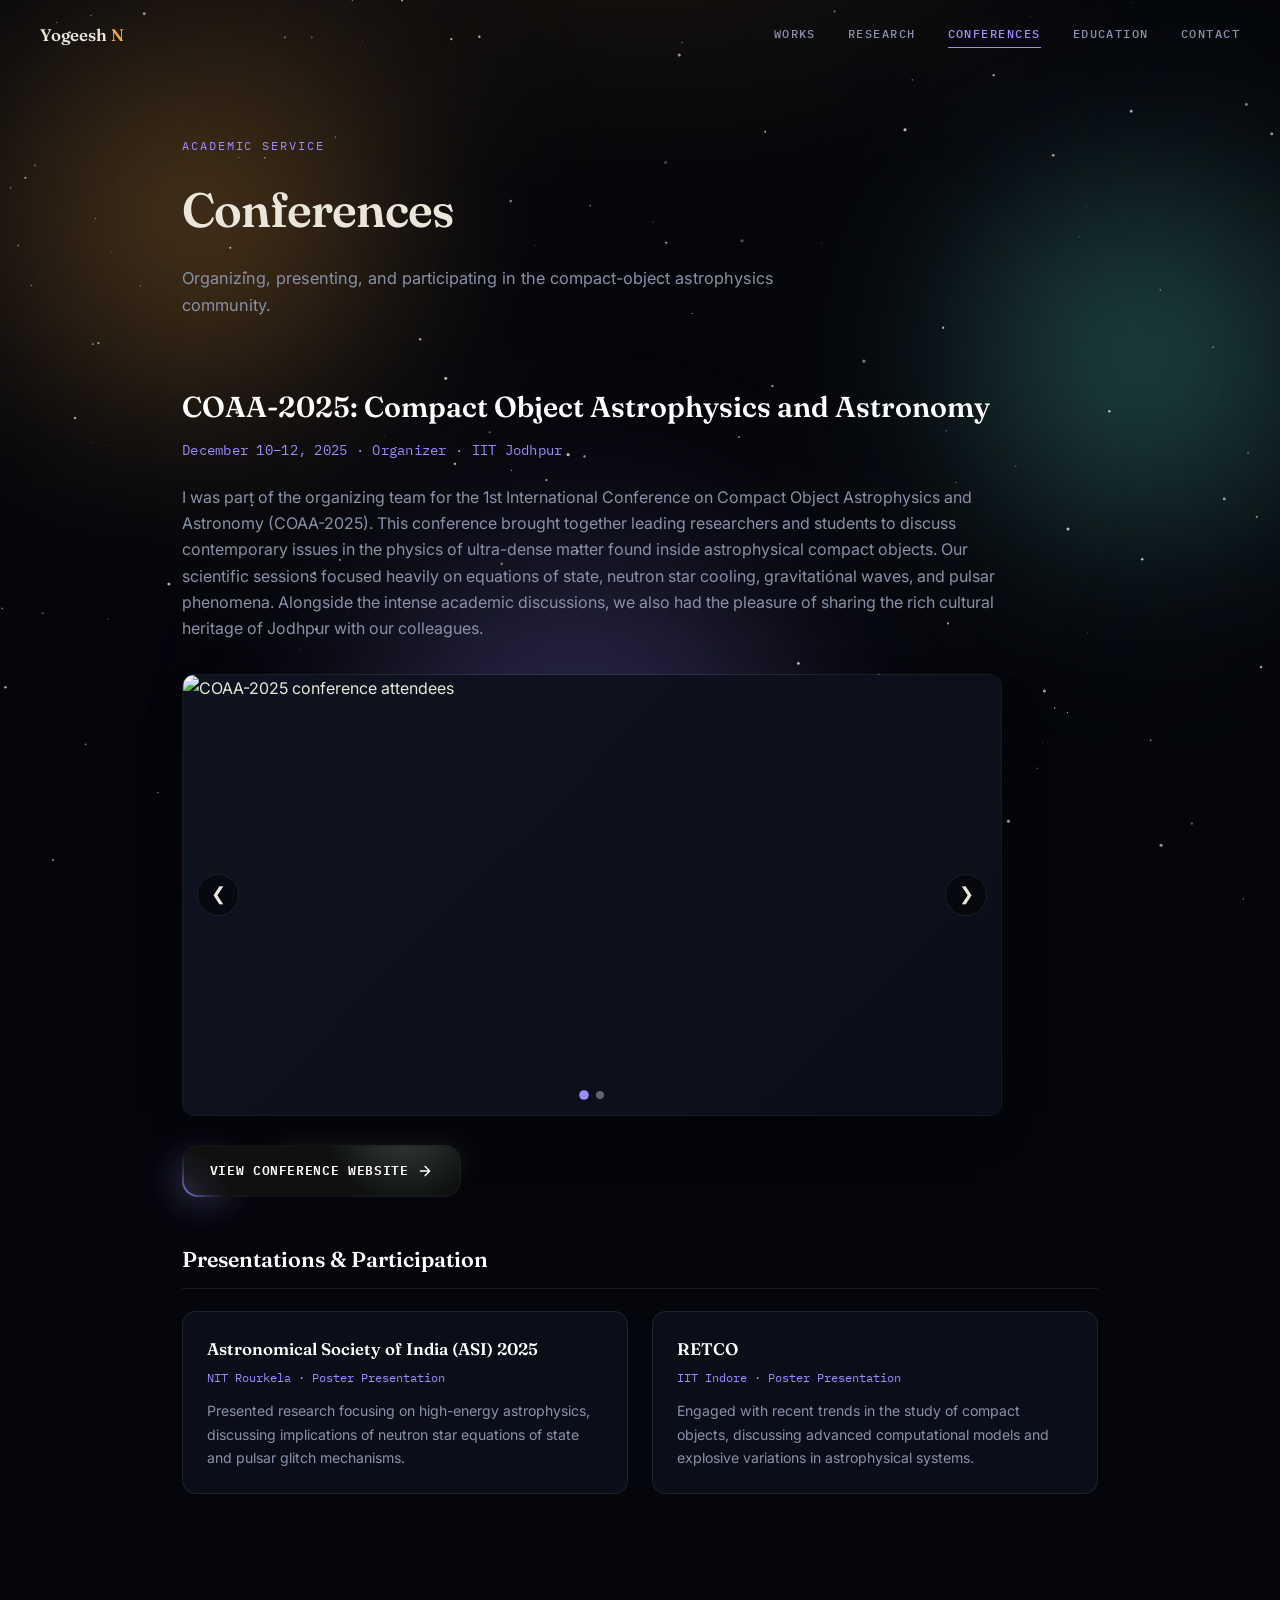
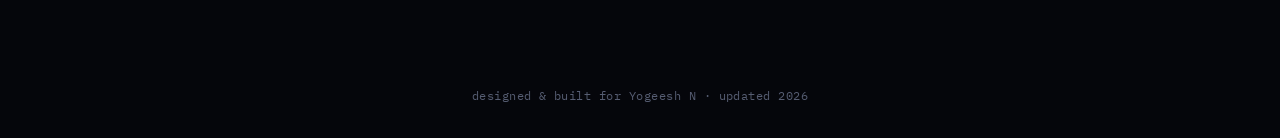
==== conferences.html @ 623d87a4 "Add files via upload" ====
<!DOCTYPE html>
<html lang="en">
<head>
    <script async src="https://www.googletagmanager.com/gtag/js?id=G-Z3EM6YJGJG"></script>
    <script>
      window.dataLayer = window.dataLayer || [];
      function gtag(){dataLayer.push(arguments);}
      gtag('js', new Date());
      gtag('config', 'G-Z3EM6YJGJG');
    </script>

    <meta charset="UTF-8">
    <meta name="viewport" content="width=device-width, initial-scale=1.0">
    <title>Conferences | Yogeesh N</title>
    <link rel="preconnect" href="https://fonts.googleapis.com">
    <link rel="preconnect" href="https://fonts.gstatic.com" crossorigin>
    <link href="https://fonts.googleapis.com/css2?family=Fraunces:opsz,wght@9..144,400;9..144,500;9..144,600;9..144,700&family=IBM+Plex+Mono:wght@400;500;600&family=Inter:wght@400;500;600&display=swap" rel="stylesheet">
    <link rel="stylesheet" href="style.css">
</head>
<body>

    <canvas id="starfield"></canvas>
    <div class="nebula-layer"><span class="neb-1"></span><span class="neb-2"></span><span class="neb-3"></span></div>
    <div class="bg-vignette"></div>

    <nav id="nav">
        <a href="index.html" class="nav-brand">Yogeesh <span>N</span></a>
        <div class="nav-links">
            <a href="works.html" class="nav-link nav-works">Works</a>
            <a href="research.html" class="nav-link nav-research">Research</a>
            <a href="conferences.html" class="nav-link nav-conf active" style="--current-accent: var(--violet);">Conferences</a>
            <a href="education.html" class="nav-link nav-edu">Education</a>
            <a href="contact.html" class="nav-link nav-contact">Contact</a>
        </div>
    </nav>

    <div class="container">
        <header class="page-header">
            <span class="eyebrow" style="color: var(--violet);">Academic service</span>
            <h1>Conferences</h1>
            <p class="lede">Organizing, presenting, and participating in the compact-object astrophysics community.</p>
        </header>

        <div class="conf-block" style="margin-top: 3rem;">
            <h3 class="headline">COAA-2025: Compact Object Astrophysics and Astronomy</h3>
            <span class="conf-meta">December 10–12, 2025 · Organizer · IIT Jodhpur</span>
            <p>I was part of the organizing team for the 1st International Conference on Compact Object Astrophysics and Astronomy (COAA-2025). This conference brought together leading researchers and students to discuss contemporary issues in the physics of ultra-dense matter found inside astrophysical compact objects. Our scientific sessions focused heavily on equations of state, neutron star cooling, gravitational waves, and pulsar phenomena. Alongside the intense academic discussions, we also had the pleasure of sharing the rich cultural heritage of Jodhpur with our colleagues.</p>

            <div class="carousel">
                <div class="carousel-track" id="conference-track">
                    <img src="IMG_3596.JPG" alt="COAA-2025 conference attendees" onerror="this.style.background='linear-gradient(135deg, var(--surface), var(--bg-elevated))'">
                    <img src="IMG_3837.JPG" alt="COAA-2025 participants visiting Mehrangarh Fort" onerror="this.style.background='linear-gradient(135deg, var(--surface), var(--bg-elevated))'">
                </div>
                <button class="carousel-btn prev" onclick="moveSlide(-1)" aria-label="Previous photo">&#10094;</button>
                <button class="carousel-btn next" onclick="moveSlide(1)" aria-label="Next photo">&#10095;</button>
                <div class="carousel-dots">
                    <span class="carousel-dot active"></span>
                    <span class="carousel-dot"></span>
                </div>
            </div>

            <a class="glow-btn glow-btn--violet" href="https://sites.google.com/iitj.ac.in/coaa/home" target="_blank" rel="noopener">
                <span class="blob"></span>
                <span class="inner">
                    View conference website
                    <svg width="16" height="16" viewBox="0 0 24 24" fill="none" stroke="currentColor" stroke-width="2" stroke-linecap="round" stroke-linejoin="round"><path d="M5 12h14M12 5l7 7-7 7"/></svg>
                </span>
            </a>

            <h3 class="sub-heading">Presentations &amp; Participation</h3>
            <div class="grid">
                <div class="card talk-card glow-card" style="--glow-a: var(--violet); --glow-b: var(--accent);">
                    <h4>Astronomical Society of India (ASI) 2025</h4>
                    <span class="edu-meta">NIT Rourkela · Poster Presentation</span>
                    <p>Presented research focusing on high-energy astrophysics, discussing implications of neutron star equations of state and pulsar glitch mechanisms.</p>
                </div>
                <div class="card talk-card glow-card" style="--glow-a: var(--teal); --glow-b: var(--violet);">
                    <h4>RETCO</h4>
                    <span class="edu-meta">IIT Indore · Poster Presentation</span>
                    <p>Engaged with recent trends in the study of compact objects, discussing advanced computational models and explosive variations in astrophysical systems.</p>
                </div>
            </div>
        </div>
    </div>

    <footer>designed &amp; built for Yogeesh N · updated 2026</footer>

    <script src="background.js"></script>
    <script src="main.js"></script>
</body>
</html>
---- style.css ----
/* ============================================================
   Yogeesh N — Astrophysics site
   Shared stylesheet across all pages
   ============================================================ */

:root {
    --bg: #05060b;
    --bg-elevated: #0b0e18;
    --surface: #0f1320;
    --border: rgba(234, 230, 218, 0.09);
    --border-hover: rgba(242, 166, 64, 0.4);

    --text: #eae6da;
    --text-muted: #8991a8;
    --text-dim: #565d72;

    --accent: #f2a640;
    --accent-soft: rgba(242, 166, 64, 0.14);
    --teal: #5fd9c7;
    --teal-soft: rgba(95, 217, 199, 0.14);
    --violet: #9b8cff;
    --violet-soft: rgba(155, 140, 255, 0.14);
    --copper: #ef8f6b;
    --copper-soft: rgba(239, 143, 107, 0.14);

    --serif: 'Fraunces', Georgia, serif;
    --mono: 'IBM Plex Mono', 'Courier New', monospace;
    --sans: 'Inter', -apple-system, sans-serif;
}

* { margin: 0; padding: 0; box-sizing: border-box; }
html { scroll-behavior: smooth; }

body {
    background: var(--bg);
    color: var(--text);
    font-family: var(--sans);
    line-height: 1.65;
    overflow-x: hidden;
    min-height: 100vh;
}

a { color: inherit; }
::selection { background: var(--accent-soft); color: var(--accent); }
:focus-visible { outline: 2px solid var(--accent); outline-offset: 3px; border-radius: 4px; }

/* ---------------- background layers ---------------- */
#starfield { position: fixed; inset: 0; z-index: -3; pointer-events: none; }

.nebula-layer { position: fixed; inset: 0; z-index: -2; pointer-events: none; overflow: hidden; }
.nebula-layer span {
    position: absolute;
    border-radius: 50%;
    filter: blur(70px);
    mix-blend-mode: screen;
    opacity: 0.35;
    will-change: transform;
}
.neb-1 { width: 620px; height: 620px; left: -10%; top: -12%; background: radial-gradient(circle, var(--accent), transparent 70%); animation: drift1 46s ease-in-out infinite; }
.neb-2 { width: 560px; height: 560px; right: -12%; top: 8%; background: radial-gradient(circle, var(--teal), transparent 70%); animation: drift2 58s ease-in-out infinite; opacity: 0.22; }
.neb-3 { width: 640px; height: 640px; left: 20%; bottom: -22%; background: radial-gradient(circle, var(--violet), transparent 70%); animation: drift3 64s ease-in-out infinite; opacity: 0.22; }

@keyframes drift1 { 0%,100% { transform: translate(0,0) scale(1); } 50% { transform: translate(6%, 8%) scale(1.12); } }
@keyframes drift2 { 0%,100% { transform: translate(0,0) scale(1); } 50% { transform: translate(-8%, 6%) scale(1.08); } }
@keyframes drift3 { 0%,100% { transform: translate(0,0) scale(1); } 50% { transform: translate(4%, -6%) scale(1.15); } }

.bg-vignette {
    position: fixed; inset: 0; z-index: -1; pointer-events: none;
    background:
        radial-gradient(ellipse 900px 500px at 50% -10%, rgba(242,166,64,0.08), transparent 60%),
        radial-gradient(ellipse 1200px 900px at 50% 50%, transparent 40%, rgba(5,6,11,0.55) 100%);
}

/* ---------------- nav ---------------- */
nav {
    position: fixed; top: 0; left: 0; right: 0;
    display: flex; align-items: center; justify-content: space-between;
    gap: 1.5rem; padding: 1.4rem 2.5rem; z-index: 100;
    background: transparent; backdrop-filter: blur(0px);
    transition: background 0.4s ease, backdrop-filter 0.4s ease, border-color 0.4s ease;
    border-bottom: 1px solid transparent;
}
nav.scrolled { background: rgba(5, 6, 11, 0.75); backdrop-filter: blur(12px); border-bottom: 1px solid var(--border); }

.nav-brand {
    font-family: var(--serif); font-weight: 600; font-size: 1.05rem;
    text-decoration: none; color: var(--text); letter-spacing: -0.01em;
    flex-shrink: 0;
}
.nav-brand span { color: var(--accent); }

.nav-links { display: flex; gap: 2rem; flex-wrap: wrap; }

nav a.nav-link {
    position: relative;
    font-family: var(--mono); color: var(--text-muted); text-decoration: none;
    font-size: 0.76rem; font-weight: 500; letter-spacing: 0.12em; text-transform: uppercase;
    padding-bottom: 4px;
}
nav a.nav-link::after {
    content: ''; position: absolute; left: 0; bottom: 0; width: 100%; height: 1px;
    background: currentColor; transform: scaleX(0); transform-origin: right;
    transition: transform 0.35s cubic-bezier(0.65, 0, 0.35, 1);
}
nav a.nav-link:hover::after, nav a.nav-link.active::after { transform: scaleX(1); transform-origin: left; }
nav a.nav-link.active { color: var(--current-accent, var(--accent)); }

nav a.nav-home:hover { color: var(--accent); }
nav a.nav-works:hover { color: var(--accent); }
nav a.nav-research:hover { color: var(--teal); }
nav a.nav-conf:hover { color: var(--violet); }
nav a.nav-edu:hover { color: var(--copper); }
nav a.nav-contact:hover { color: var(--accent); }

/* ---------------- layout ---------------- */
.container { max-width: 980px; margin: 0 auto; padding: 0 2rem 6rem; position: relative; z-index: 1; }

.eyebrow {
    display: block; font-family: var(--mono); font-size: 0.75rem;
    letter-spacing: 0.16em; text-transform: uppercase; margin-bottom: 0.6rem;
}

.section-title { font-family: var(--serif); font-weight: 600; font-size: 2.1rem; margin: 0 0 2rem; }

/* Sub-page header (non-home pages) */
.page-header { padding: 8.5rem 0 1rem; }
.page-header .eyebrow { margin-bottom: 0.9rem; }
.page-header h1 { font-family: var(--serif); font-weight: 600; font-size: clamp(2.1rem, 5vw, 3rem); letter-spacing: -0.02em; margin-bottom: 1rem; }
.page-header .lede { color: var(--text-muted); max-width: 620px; font-size: 1.02rem; }

/* ---------------- hero (home only) ---------------- */
header.hero { padding: 9rem 0 4rem; text-align: center; position: relative; }

.lighthouse {
    position: absolute; top: -4rem; left: 50%; transform: translateX(-50%);
    width: 640px; height: 640px; pointer-events: none; z-index: -1; opacity: 0.55;
}
.lighthouse .beam {
    position: absolute; inset: 0; border-radius: 50%;
    background: conic-gradient(from 0deg, transparent 0deg, rgba(242,166,64,0.28) 8deg, transparent 22deg, transparent 180deg, rgba(95,217,199,0.18) 188deg, transparent 202deg, transparent 360deg);
    animation: spin 4.2s linear infinite;
    mask-image: radial-gradient(circle, black 0%, black 40%, transparent 72%);
}
@keyframes spin { to { transform: rotate(360deg); } }

.lightcurve-strip {
    max-width: 560px; margin: 0 auto 2.4rem; height: 46px; overflow: hidden;
    position: relative; border-top: 1px solid var(--border); border-bottom: 1px solid var(--border);
}
.lightcurve-strip svg { display: block; height: 46px; width: 200%; animation: scrollLC 7s linear infinite; }
@keyframes scrollLC { from { transform: translateX(0); } to { transform: translateX(-50%); } }
.lc-caption {
    display: flex; justify-content: space-between; max-width: 560px; margin: 0.5rem auto 0;
    font-family: var(--mono); font-size: 0.65rem; letter-spacing: 0.1em; text-transform: uppercase; color: var(--text-dim);
}
.lc-caption .dot { color: var(--accent); }
.lc-caption .dot::before { content: '● '; }

.profile-photo {
    width: 128px; height: 128px; border-radius: 50%; margin-bottom: 1.75rem;
    border: 1px solid var(--border);
    box-shadow: 0 0 0 6px rgba(242,166,64,0.06), 0 20px 50px -20px rgba(0,0,0,0.8);
    object-fit: cover; background: var(--surface);
}

h1.name { font-family: var(--serif); font-weight: 600; font-size: clamp(2.6rem, 6vw, 4.4rem); letter-spacing: -0.02em; line-height: 1; margin-bottom: 0.75rem; }
.role { font-family: var(--mono); font-size: 0.9rem; letter-spacing: 0.04em; color: var(--text-muted); margin-bottom: 2rem; }
.role .sep { color: var(--text-dim); margin: 0 0.5em; }

.social-links { display: flex; justify-content: center; gap: 1.5rem; margin-bottom: 2.25rem; }
.social-links a {
    color: var(--text-muted); display: flex; align-items: center; justify-content: center;
    width: 38px; height: 38px; border-radius: 50%; border: 1px solid var(--border);
    transition: color 0.3s ease, border-color 0.3s ease, transform 0.3s ease, box-shadow 0.3s ease;
}
.social-links svg { width: 17px; height: 17px; fill: currentColor; }
.social-links a:hover { color: var(--accent); border-color: var(--border-hover); transform: translateY(-3px); box-shadow: 0 8px 20px -8px rgba(242,166,64,0.5); }

.bio { max-width: 560px; margin: 0 auto; color: var(--text-muted); font-size: 1rem; }

/* ---------------- home teaser links ---------------- */
.teaser-grid { display: grid; grid-template-columns: repeat(auto-fit, minmax(210px, 1fr)); gap: 1.25rem; margin: 5rem 0; }
.teaser {
    display: block; text-decoration: none; padding: 1.6rem; border-radius: 14px;
    border: 1px solid var(--border); background: var(--surface); position: relative; overflow: hidden;
    transition: transform 0.45s cubic-bezier(0.16,1,0.3,1), border-color 0.4s ease, box-shadow 0.4s ease;
}
.teaser::before {
    content: ''; position: absolute; top: 0; left: 0; right: 0; height: 2px;
    background: linear-gradient(90deg, var(--teaser-accent, var(--accent)), transparent);
    transform: scaleX(0); transform-origin: left; transition: transform 0.5s cubic-bezier(0.16,1,0.3,1);
}
.teaser:hover { transform: translateY(-6px); border-color: var(--border-hover); box-shadow: 0 24px 48px -24px rgba(0,0,0,0.6); }
.teaser:hover::before { transform: scaleX(1); }
.teaser .t-eyebrow { font-family: var(--mono); font-size: 0.68rem; letter-spacing: 0.14em; text-transform: uppercase; color: var(--teaser-accent, var(--accent)); display: block; margin-bottom: 0.6rem; }
.teaser h3 { font-family: var(--serif); font-weight: 600; font-size: 1.15rem; color: #fff; margin-bottom: 0.5rem; }
.teaser p { color: var(--text-muted); font-size: 0.86rem; }
.teaser .arrow { display: inline-block; margin-top: 0.9rem; font-family: var(--mono); font-size: 0.75rem; color: var(--teaser-accent, var(--accent)); transition: transform 0.3s ease; }
.teaser:hover .arrow { transform: translateX(4px); }

/* ---------------- cards / grid ---------------- */
.grid { display: grid; grid-template-columns: repeat(auto-fit, minmax(280px, 1fr)); gap: 1.5rem; }

.card {
    background: var(--surface); border: 1px solid var(--border); border-radius: 14px;
    padding: 1.9rem; position: relative; overflow: hidden;
    transition: transform 0.45s cubic-bezier(0.16, 1, 0.3, 1), border-color 0.4s ease, box-shadow 0.4s ease;
}
.card::before {
    content: ''; position: absolute; top: 0; left: 0; right: 0; height: 2px;
    background: linear-gradient(90deg, var(--card-accent, var(--accent)), transparent);
    transform: scaleX(0); transform-origin: left; transition: transform 0.5s cubic-bezier(0.16, 1, 0.3, 1);
}
.card:hover { transform: translateY(-6px); border-color: var(--border-hover); box-shadow: 0 24px 48px -24px rgba(0,0,0,0.6); }
.card:hover::before { transform: scaleX(1); }
.card h3 { font-family: var(--serif); font-weight: 600; font-size: 1.2rem; margin-bottom: 0.6rem; color: #fff; }
.card p { color: var(--text-muted); font-size: 0.92rem; }
.card--research { --card-accent: var(--teal); }

.card--wide img { width: 100%; border-radius: 8px; margin-bottom: 1.2rem; border: 1px solid var(--border); background: rgba(234,230,218,0.95); padding: 0.5rem; }

/* ---------------- publications ---------------- */
.pub-list { display: flex; flex-direction: column; gap: 1.1rem; }
.pub {
    position: relative; padding: 1.6rem 1.8rem 1.6rem 2rem; border: 1px solid var(--border);
    border-radius: 10px; background: var(--surface);
    transition: border-color 0.35s ease, background 0.35s ease, transform 0.35s ease;
}
.pub::before {
    content: ''; position: absolute; left: 0; top: 0; bottom: 0; width: 3px; background: var(--accent);
    transform: scaleY(0); transform-origin: bottom; transition: transform 0.4s cubic-bezier(0.16, 1, 0.3, 1);
}
.pub:hover { border-color: var(--border-hover); background: var(--bg-elevated); transform: translateX(4px); }
.pub:hover::before { transform: scaleY(1); }
.pub h3 { font-family: var(--serif); font-size: 1.15rem; font-weight: 600; color: #fff; margin-bottom: 0.5rem; }
.pub .doi { font-family: var(--mono); font-size: 0.78rem; color: var(--accent); text-decoration: none; }
.pub .doi:hover { text-decoration: underline; }
.pub p { color: var(--text-muted); font-size: 0.92rem; margin-top: 0.6rem; }

/* ---------------- education timeline ---------------- */
.timeline { position: relative; padding-left: 2.2rem; }
.timeline::before { content: ''; position: absolute; left: 5px; top: 6px; bottom: 6px; width: 1px; background: linear-gradient(var(--copper), transparent); opacity: 0.4; }
.t-item { position: relative; padding-bottom: 2.4rem; }
.t-item:last-child { padding-bottom: 0; }
.t-item::before {
    content: ''; position: absolute; left: -2.2rem; top: 6px; width: 11px; height: 11px; border-radius: 50%;
    background: var(--bg); border: 2px solid var(--copper);
    transition: box-shadow 0.35s ease, transform 0.35s ease;
}
.t-item:hover::before { box-shadow: 0 0 0 6px var(--copper-soft); transform: scale(1.15); }
.t-item h3 { font-family: var(--serif); font-size: 1.15rem; font-weight: 600; color: #fff; margin-bottom: 0.3rem; }
.t-item .edu-meta { font-family: var(--mono); font-size: 0.78rem; color: var(--copper); display: block; margin-bottom: 0.5rem; letter-spacing: 0.02em; }
.t-item p { color: var(--text-muted); font-size: 0.9rem; }

/* ---------------- conferences ---------------- */
.conf-block { margin-bottom: 3rem; }
.conf-block h3.headline { font-family: var(--serif); font-size: 1.8rem; font-weight: 600; color: #fff; margin-bottom: 0.5rem; }
.conf-meta { font-family: var(--mono); font-size: 0.85rem; color: var(--violet); display: block; margin-bottom: 1.4rem; letter-spacing: 0.02em; }
.conf-block > p { max-width: 820px; color: var(--text-muted); margin-bottom: 2rem; }

.carousel { position: relative; width: 100%; max-width: 820px; margin-bottom: 1.8rem; overflow: hidden; border-radius: 12px; border: 1px solid var(--border); box-shadow: 0 24px 48px -24px rgba(0,0,0,0.6); }
.carousel-track { display: flex; transition: transform 0.5s cubic-bezier(0.65, 0, 0.35, 1); }
.carousel-track img { min-width: 100%; height: 440px; object-fit: cover; background: var(--surface); }
.carousel-btn {
    position: absolute; top: 50%; transform: translateY(-50%); background: rgba(5,6,11,0.7); color: var(--text);
    border: 1px solid var(--border); border-radius: 50%; width: 42px; height: 42px; cursor: pointer;
    display: flex; align-items: center; justify-content: center; font-size: 1.1rem;
    transition: background 0.3s ease, border-color 0.3s ease, transform 0.3s ease; z-index: 2;
}
.carousel-btn:hover { background: rgba(155,140,255,0.25); border-color: var(--violet); transform: translateY(-50%) scale(1.08); }
.carousel-btn.prev { left: 14px; }
.carousel-btn.next { right: 14px; }
.carousel-dots { position: absolute; bottom: 16px; left: 50%; transform: translateX(-50%); display: flex; gap: 8px; z-index: 2; }
.carousel-dot { width: 8px; height: 8px; border-radius: 50%; background: rgba(255,255,255,0.35); transition: background 0.3s ease, transform 0.3s ease; cursor: pointer; }
.carousel-dot.active { background: var(--violet); transform: scale(1.2); }

.conf-link {
    display: inline-flex; align-items: center; gap: 0.5rem; color: #fff; background: var(--violet-soft);
    padding: 0.7rem 1.4rem; border-radius: 8px; text-decoration: none; font-weight: 600; font-size: 0.92rem;
    border: 1px solid rgba(155,140,255,0.35); transition: background 0.3s ease, transform 0.3s ease;
}
.conf-link:hover { background: rgba(155,140,255,0.3); transform: translateY(-2px); }
.conf-link svg { transition: transform 0.3s ease; }
.conf-link:hover svg { transform: translateX(3px); }

.sub-heading { font-family: var(--serif); font-size: 1.35rem; font-weight: 600; color: #fff; margin: 2.8rem 0 1.4rem; border-bottom: 1px solid var(--border); padding-bottom: 0.6rem; }

.talk-card { padding: 1.5rem; }
.talk-card h4 { font-family: var(--serif); font-size: 1.05rem; color: #fff; margin-bottom: 0.3rem; font-weight: 600; }
.talk-card .edu-meta { font-family: var(--mono); font-size: 0.75rem; color: var(--violet); display: block; margin-bottom: 0.7rem; }
.talk-card p { font-size: 0.88rem; margin: 0; }

/* ---------------- glow buttons ---------------- */
/* Layered blob-glow button, themed to the site's accent palette. */
.glow-btn {
    --glow: var(--accent);
    --glow-rgb: 242, 166, 64;
    cursor: pointer;
    font-family: var(--mono);
    font-size: 0.82rem;
    font-weight: 600;
    letter-spacing: 0.05em;
    text-transform: uppercase;
    text-decoration: none;
    display: inline-block;
    border: none;
    border-radius: 16px;
    padding: 2px;
    background: radial-gradient(circle 80px at 80% -10%, #2b2e2e, #101214);
    position: relative;
    isolation: isolate;
    transition: transform 0.35s cubic-bezier(0.16, 1, 0.3, 1);
}
.glow-btn:hover { transform: translateY(-3px); }
.glow-btn::after {
    content: '';
    position: absolute;
    width: 65%; height: 60%;
    top: 0; right: 0;
    border-radius: 120px;
    box-shadow: 0 0 20px rgba(255, 255, 255, 0.08);
    z-index: -1;
}

.glow-btn .blob {
    position: absolute;
    width: 62px; height: 100%;
    bottom: 0; left: 0;
    border-radius: 16px;
    background: radial-gradient(circle 60px at 0% 100%, var(--glow), rgba(var(--glow-rgb), 0.35), transparent 75%);
    box-shadow: -10px 10px 30px rgba(var(--glow-rgb), 0.22);
    opacity: 0.85;
    transition: opacity 0.35s ease, width 0.35s ease;
    z-index: -1;
}
.glow-btn:hover .blob { opacity: 1; width: 84px; }

.glow-btn .inner {
    padding: 0.85rem 1.6rem;
    border-radius: 14px;
    color: #fff;
    position: relative;
    z-index: 3;
    display: inline-flex;
    align-items: center;
    gap: 0.55rem;
    background: radial-gradient(circle 80px at 80% -50%, #3b3e3e, #0f1111);
    transition: background 0.35s ease;
}
.glow-btn .inner::before {
    content: '';
    position: absolute; inset: 0;
    border-radius: 14px;
    background: radial-gradient(circle 60px at 0% 100%, rgba(var(--glow-rgb), 0.16), rgba(var(--glow-rgb), 0.06), transparent 75%);
}
.glow-btn svg { position: relative; z-index: 1; transition: transform 0.3s ease; }
.glow-btn:hover svg { transform: translateX(3px); }

.glow-btn--amber  { --glow: #f2a640; --glow-rgb: 242, 166, 64; }
.glow-btn--teal   { --glow: #5fd9c7; --glow-rgb: 95, 217, 199; }
.glow-btn--violet { --glow: #9b8cff; --glow-rgb: 155, 140, 255; }
.glow-btn--copper { --glow: #ef8f6b; --glow-rgb: 239, 143, 107; }

.glow-btn--block { display: block; width: 100%; }
.glow-btn--block .inner { justify-content: center; }

.cta-row { display: flex; gap: 1rem; justify-content: center; flex-wrap: wrap; margin-top: 2.25rem; }

/* ---------------- glow cards ---------------- */
/* Neon gradient-border card. Combine with .card: class="card glow-card"
   and set --glow-a / --glow-b (defaults to the site's amber/teal). */
.card.glow-card {
    background-color: var(--bg-elevated);
    --glow-a: var(--accent);
    --glow-b: var(--teal);
}
.card.glow-card::before {
    content: '';
    position: absolute;
    inset: -6px;
    border-radius: 18px;
    background: linear-gradient(-45deg, var(--glow-a) 0%, var(--glow-b) 100%);
    z-index: -10;
    opacity: 0.9;
    transform: none;
    transition: transform 0.6s cubic-bezier(0.175, 0.885, 0.32, 1.275), opacity 0.4s ease;
}
.card.glow-card::after {
    content: '';
    position: absolute;
    inset: -4px; /* Pulls the glow slightly tighter to the edge */
    border-radius: 18px;
    background: linear-gradient(-45deg, var(--glow-a) 0%, var(--glow-b) 100%);
    z-index: -11;
    filter: blur(8px); /* Drastically reduced from 18px to keep the glow at the edge */
    opacity: 0.5; /* Dims the overall ambient spread */
    transform: scale(0.98); /* Keeps the shape close to the card */
    transition: filter 0.45s ease, transform 0.45s ease, opacity 0.45s ease;
}

.card.glow-card:hover::after { 
    filter: blur(12px); /* Reduced from 28px for a tamer hover effect */
    opacity: 0.8; /* Brightens up slightly on hover */
    transform: scale(1); 
}

/* ---------------- contact ---------------- */
.contact-wrap { max-width: 560px; margin: 0 auto; }
.contact-wrap > p { text-align: center; margin-bottom: 2rem; color: var(--text-muted); }
form {
    display: flex; flex-direction: column; gap: 1.3rem; background: var(--surface); padding: 2.3rem;
    border-radius: 14px; border: 1px solid var(--border); box-shadow: 0 24px 48px -24px rgba(0,0,0,0.6);
}
.field { display: flex; flex-direction: column; gap: 0.5rem; }
.field label { font-family: var(--mono); color: var(--accent); font-size: 0.78rem; letter-spacing: 0.06em; text-transform: uppercase; }
.field input, .field textarea {
    padding: 0.75rem 0.9rem; border-radius: 8px; border: 1px solid var(--border); background: var(--bg);
    color: var(--text); font-family: var(--sans); font-size: 0.95rem; outline: none;
    transition: border-color 0.3s ease, box-shadow 0.3s ease;
}
.field input:focus, .field textarea:focus { border-color: var(--accent); box-shadow: 0 0 0 3px var(--accent-soft); }
.field textarea { resize: vertical; }
button.submit {
    margin-top: 0.5rem; padding: 0.85rem; border-radius: 8px; border: 1px solid rgba(242,166,64,0.4);
    background: var(--accent-soft); color: #fff; font-family: var(--mono); font-weight: 600; font-size: 0.88rem;
    letter-spacing: 0.04em; text-transform: uppercase; cursor: pointer;
    transition: background 0.3s ease, transform 0.3s ease;
}
button.submit:hover { background: rgba(242,166,64,0.32); transform: translateY(-2px); }

.contact-alt { text-align: center; margin-top: 2rem; color: var(--text-dim); font-family: var(--mono); font-size: 0.8rem; }
.contact-alt a { color: var(--accent); text-decoration: none; }
.contact-alt a:hover { text-decoration: underline; }

footer { text-align: center; padding: 3rem 2rem 2rem; color: var(--text-dim); font-family: var(--mono); font-size: 0.75rem; letter-spacing: 0.04em; position: relative; z-index: 1; }

@media (max-width: 720px) {
    nav { padding: 1.1rem 1.4rem; flex-wrap: wrap; row-gap: 0.7rem; }
    .nav-links { gap: 1.1rem; }
    nav a.nav-link { font-size: 0.66rem; }
    .lighthouse { width: 420px; height: 420px; }
    .carousel-track img { height: 260px; }
    .page-header { padding-top: 10rem; }
}

@media (prefers-reduced-motion: reduce) {
    .lighthouse .beam, .lightcurve-strip svg, .nebula-layer span, * { animation-duration: 0.001ms !important; animation-iteration-count: 1 !important; }
}
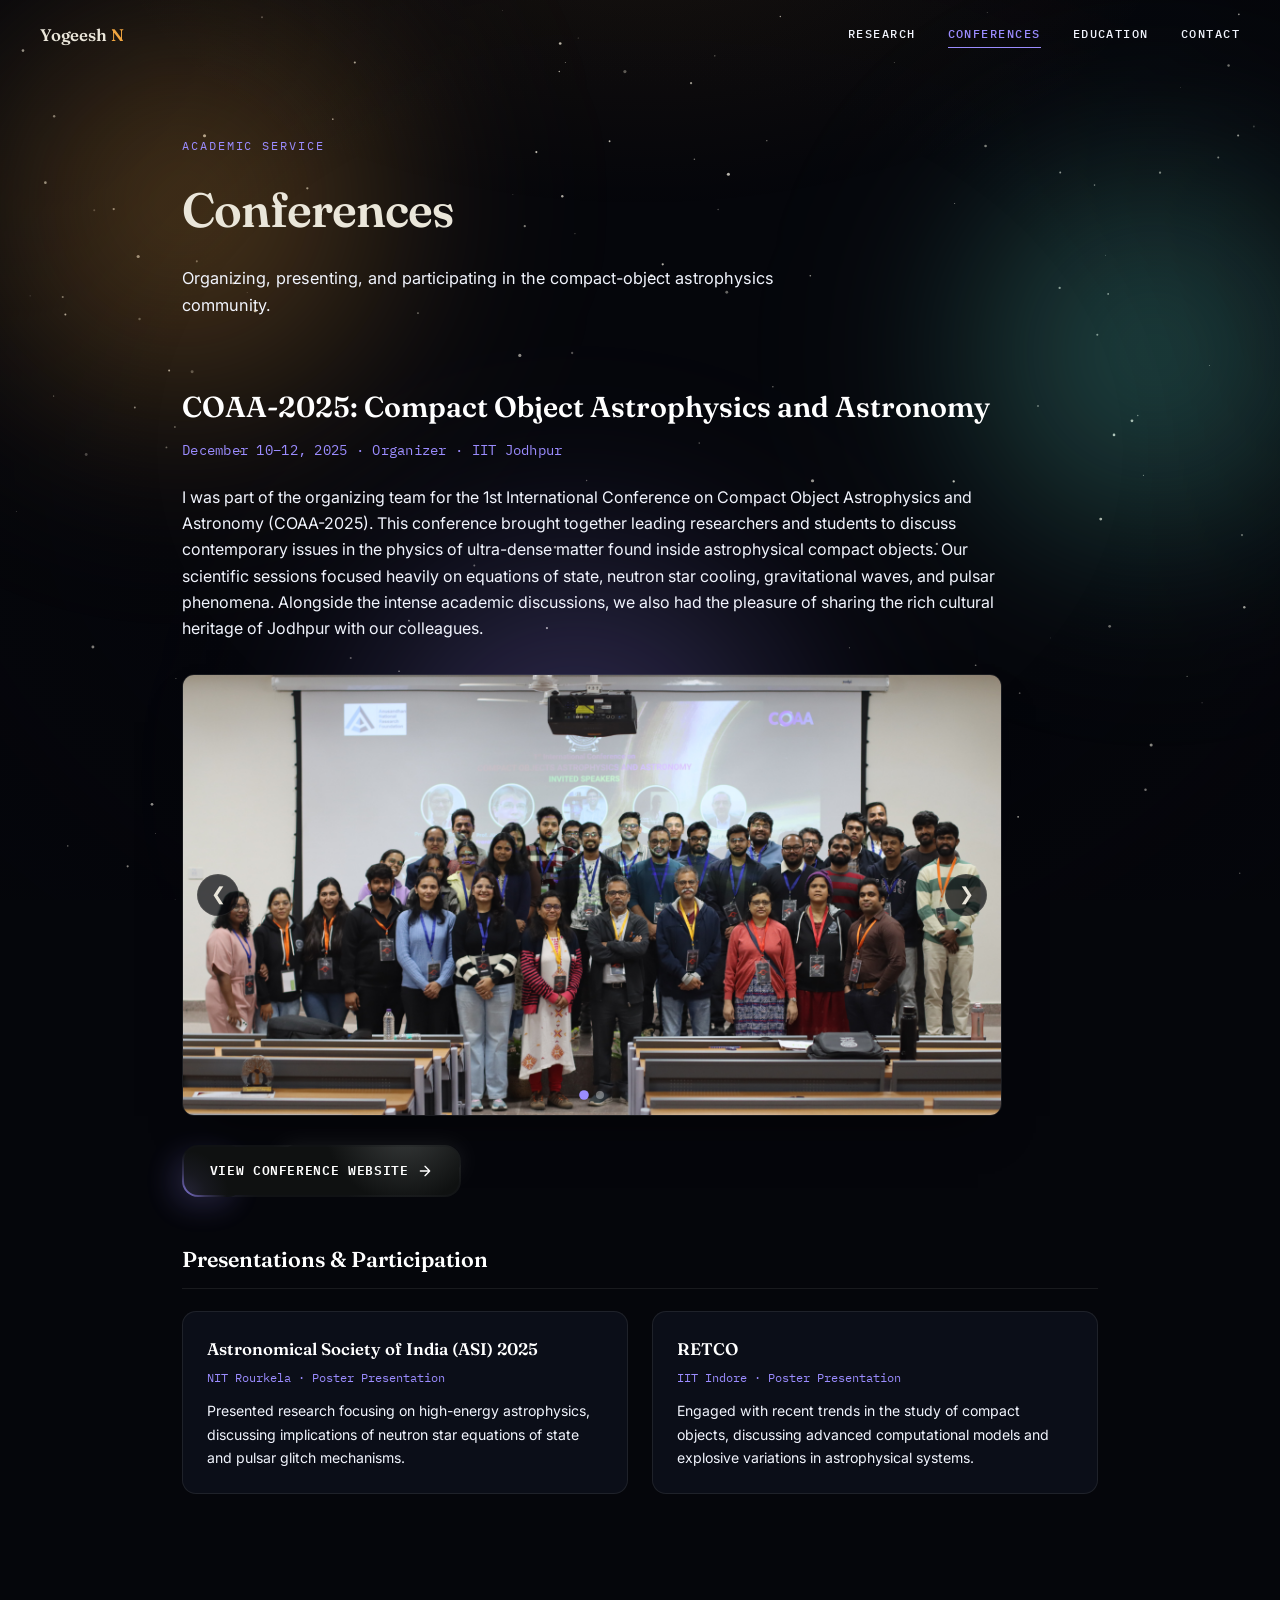
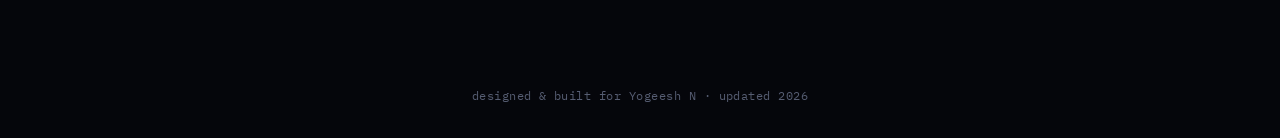
==== commit 90474377: "Initial commit with updated research, cooling works, and EOS plots" ====
--- a/conferences.html
+++ b/conferences.html
@@ -26,7 +26,6 @@
     <nav id="nav">
         <a href="index.html" class="nav-brand">Yogeesh <span>N</span></a>
         <div class="nav-links">
-            <a href="works.html" class="nav-link nav-works">Works</a>
             <a href="research.html" class="nav-link nav-research">Research</a>
             <a href="conferences.html" class="nav-link nav-conf active" style="--current-accent: var(--violet);">Conferences</a>
             <a href="education.html" class="nav-link nav-edu">Education</a>
--- a/style.css
+++ b/style.css
@@ -11,7 +11,7 @@
     --border-hover: rgba(242, 166, 64, 0.4);
 
     --text: #eae6da;
-    --text-muted: #8991a8;
+    --text-muted: #f1f4fd;
     --text-dim: #565d72;
 
     --accent: #f2a640;
@@ -227,15 +227,43 @@
     transition: border-color 0.35s ease, background 0.35s ease, transform 0.35s ease;
 }
 .pub::before {
-    content: ''; position: absolute; left: 0; top: 0; bottom: 0; width: 3px; background: var(--accent);
+    content: ''; position: absolute; left: 0; top: 0; bottom: 0; width: 3px; background: var(--pub-accent, var(--accent));
     transform: scaleY(0); transform-origin: bottom; transition: transform 0.4s cubic-bezier(0.16, 1, 0.3, 1);
 }
 .pub:hover { border-color: var(--border-hover); background: var(--bg-elevated); transform: translateX(4px); }
 .pub:hover::before { transform: scaleY(1); }
-.pub h3 { font-family: var(--serif); font-size: 1.15rem; font-weight: 600; color: #fff; margin-bottom: 0.5rem; }
+.pub h3 { font-family: var(--serif); font-size: 1.15rem; font-weight: 600; color: #fff; margin-bottom: 0.4rem; line-height: 1.4; }
+.pub-meta { display: flex; flex-wrap: wrap; gap: 0.5rem 0.9rem; align-items: center; margin-bottom: 0.5rem; }
+.pub-authors { font-size: 0.86rem; color: #b2b9cb; }
+.pub-journal { font-family: var(--mono); font-size: 0.78rem; color: var(--violet); }
+.pub-links { display: flex; flex-wrap: wrap; gap: 0.6rem; margin-top: 0.85rem; }
+.pub-btn {
+    display: inline-flex; align-items: center; gap: 0.35rem; font-family: var(--mono); font-size: 0.76rem;
+    padding: 0.3rem 0.75rem; border-radius: 6px; text-decoration: none; border: 1px solid var(--border);
+    transition: all 0.25s ease;
+}
+.pub-btn.doi { color: var(--accent); border-color: rgba(242, 166, 64, 0.35); background: rgba(242, 166, 64, 0.08); }
+.pub-btn.doi:hover { background: var(--accent); color: var(--bg); border-color: var(--accent); text-decoration: none; }
+.pub-btn.arxiv { color: var(--teal); border-color: rgba(95, 217, 199, 0.35); background: rgba(95, 217, 199, 0.08); }
+.pub-btn.arxiv:hover { background: var(--teal); color: var(--bg); border-color: var(--teal); text-decoration: none; }
 .pub .doi { font-family: var(--mono); font-size: 0.78rem; color: var(--accent); text-decoration: none; }
 .pub .doi:hover { text-decoration: underline; }
-.pub p { color: var(--text-muted); font-size: 0.92rem; margin-top: 0.6rem; }
+.pub p { color: var(--text-muted); font-size: 0.92rem; margin-top: 0.6rem; line-height: 1.6; }
+
+.section-heading { margin-top: 3.5rem; margin-bottom: 1.5rem; }
+.section-heading .eyebrow { margin-bottom: 0.4rem; }
+.section-heading h2 { font-family: var(--serif); font-size: 1.8rem; font-weight: 600; color: #fff; margin-bottom: 0.5rem; }
+.section-heading p { color: var(--text-muted); font-size: 0.95rem; max-width: 780px; }
+
+.card--plot img {
+    width: 100%; max-width: 760px; height: auto; margin: 0 auto 1.4rem; display: block;
+    background: #ffffff; padding: 0.75rem; border-radius: 8px; border: 1px solid var(--border);
+}
+.plot-caption {
+    font-size: 0.88rem; color: var(--text-muted); margin-top: 0.8rem; line-height: 1.6;
+    background: rgba(11, 14, 24, 0.6); padding: 1rem 1.2rem; border-radius: 8px; border: 1px solid var(--border);
+}
+.plot-caption strong { color: #fff; }
 
 /* ---------------- education timeline ---------------- */
 .timeline { position: relative; padding-left: 2.2rem; }
